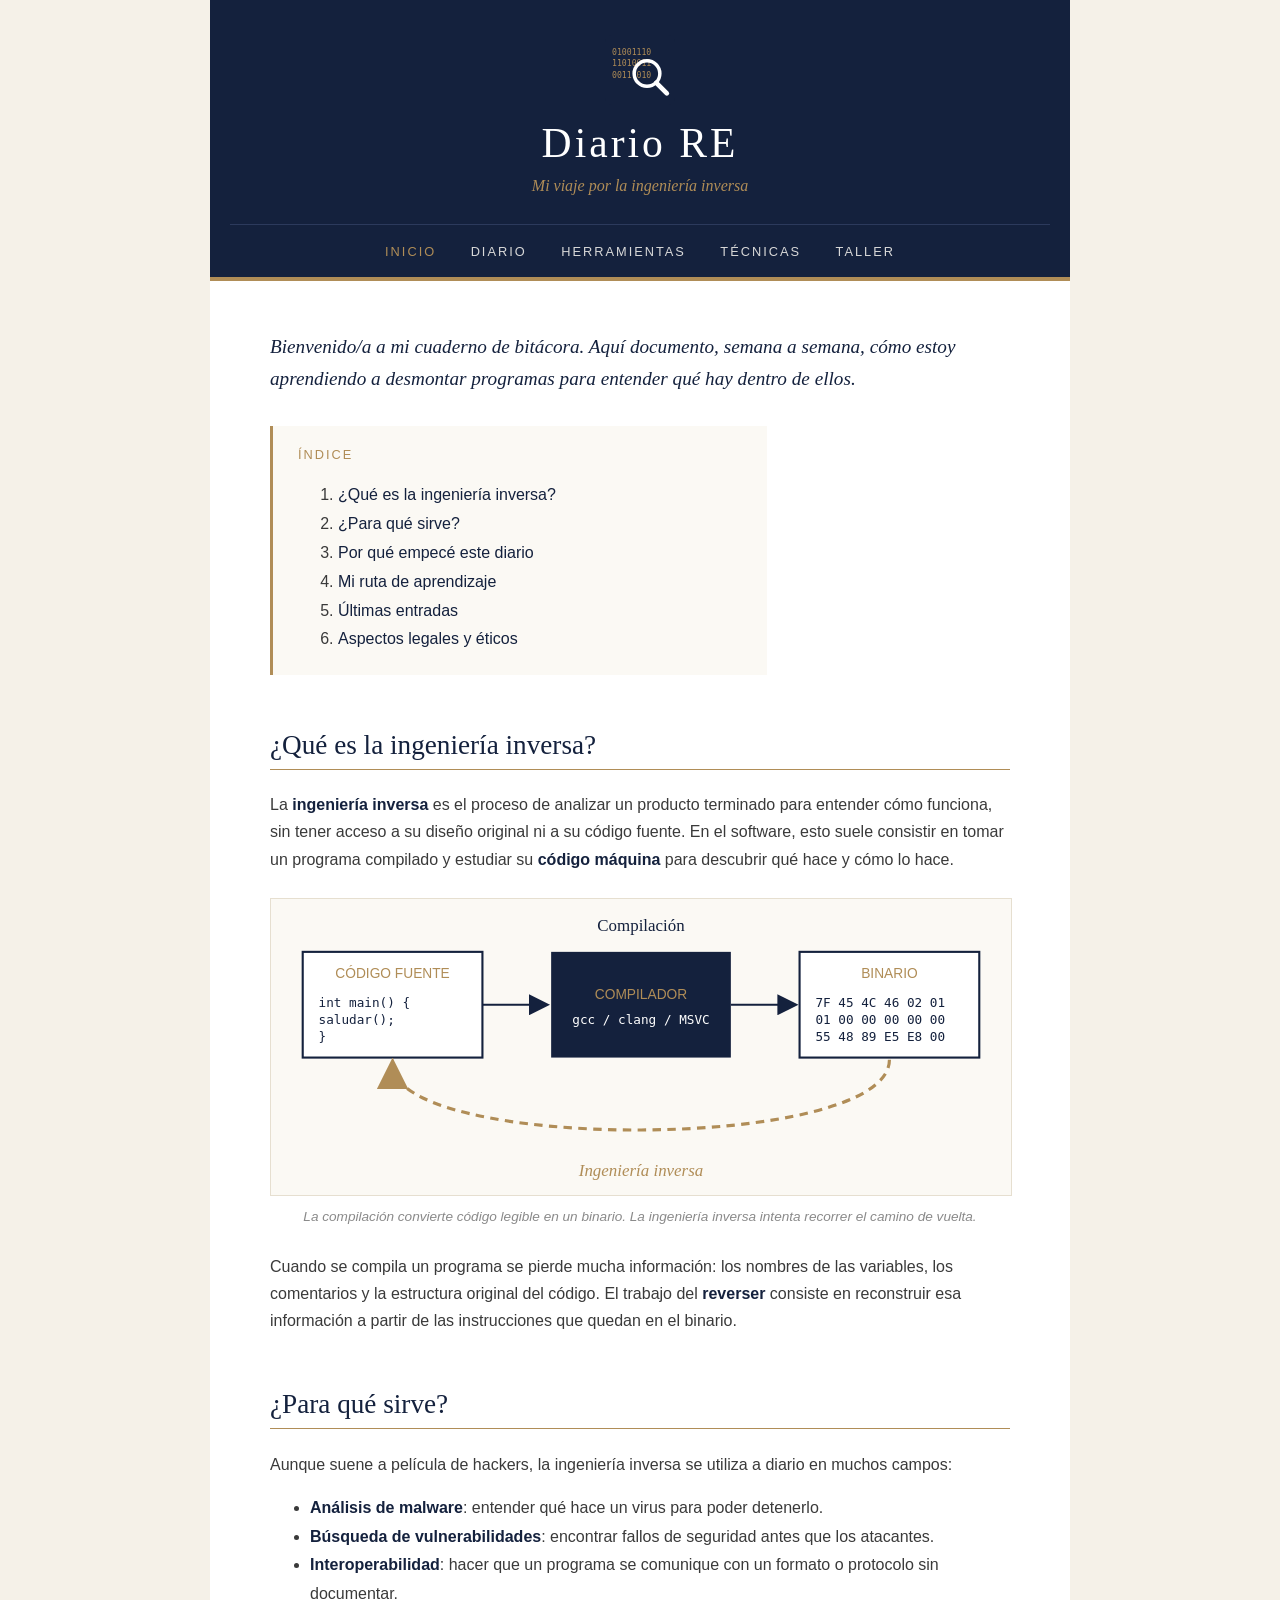
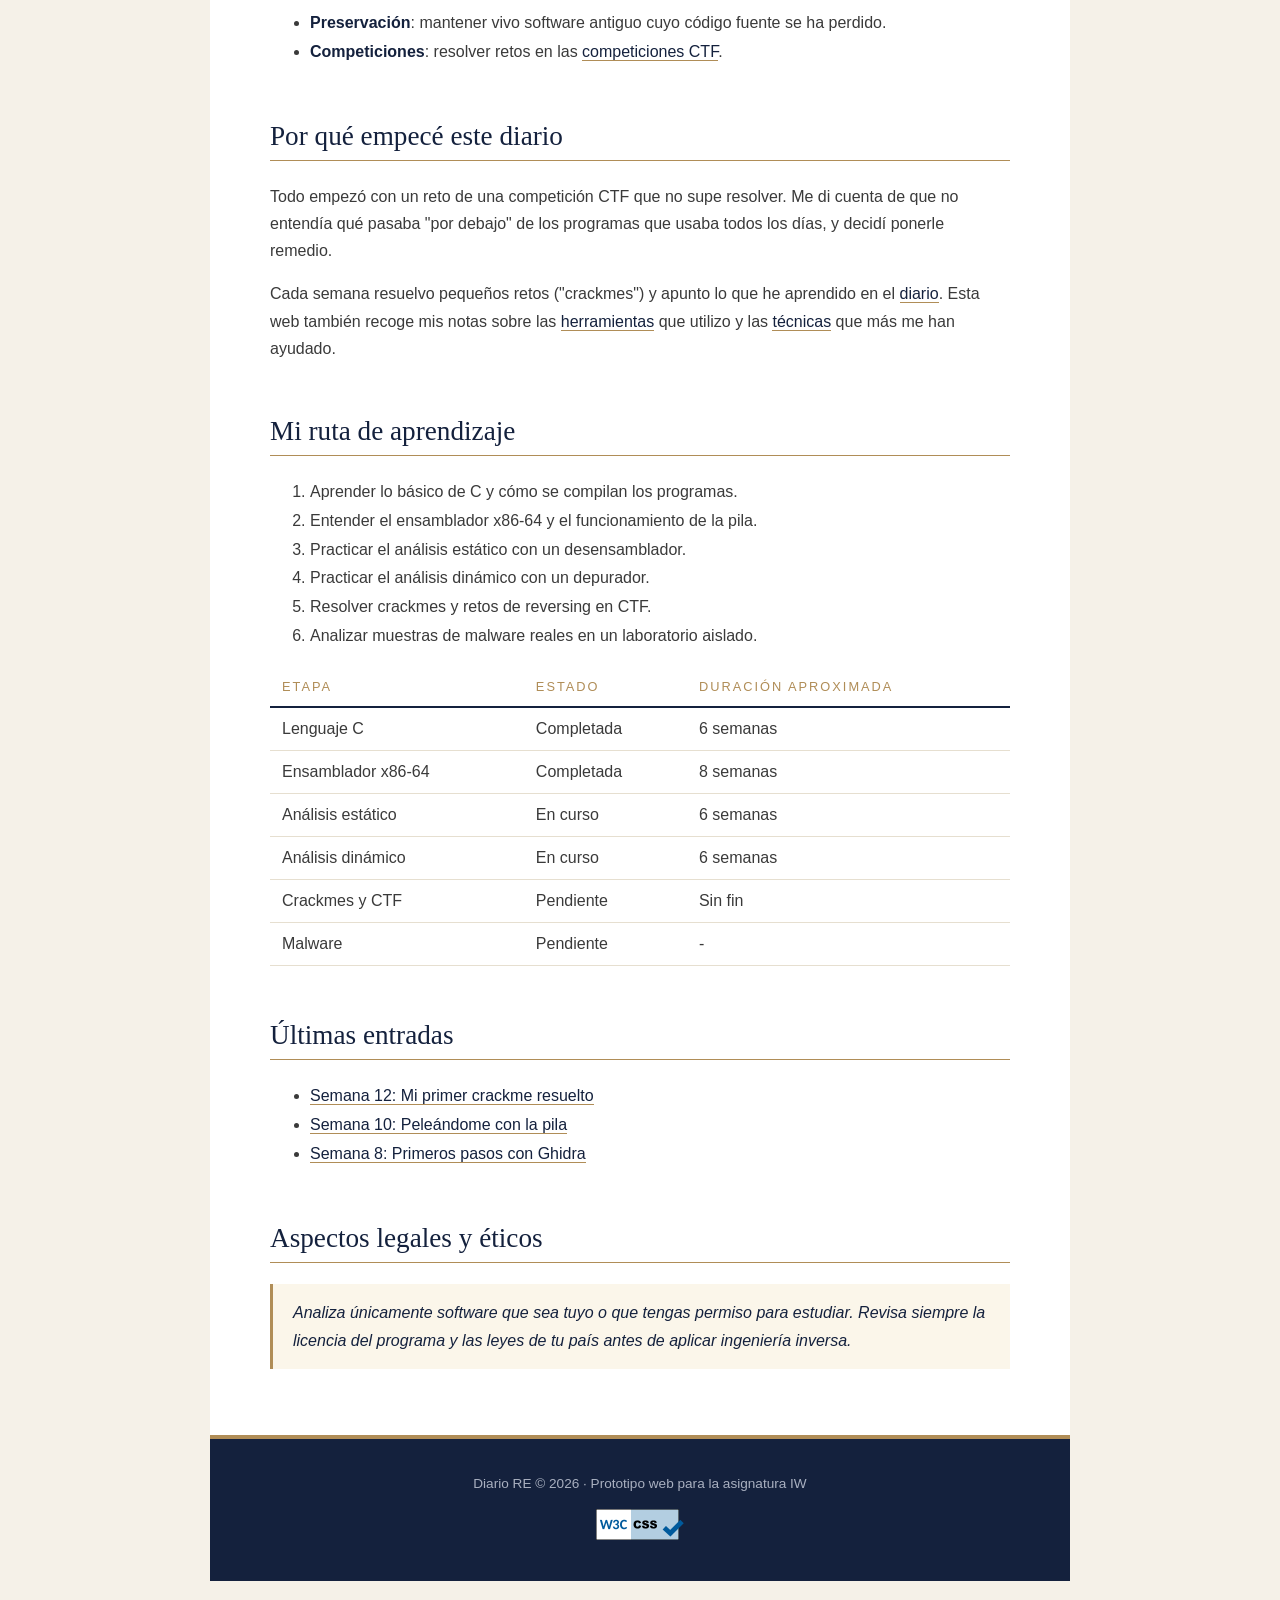
==== index.html @ 7a155326 "Commit inicial" ====
<!DOCTYPE html>
<html lang="es">
    <head>
        <meta charset="utf-8">
        <meta name="viewport" content="width=device-width, initial-scale=1.0">
        <title>Diario RE - Inicio</title>
        <link rel="icon" href="images/logo.svg" type="image/svg+xml">
        <link rel="stylesheet" href="styles.css">
    </head>

    <body>
        <div id="cabecera">
            <img id="logo" src="images/logo.svg" alt="Logo del Diario RE: una lupa sobre código binario">
            <h1>Diario RE</h1>
            <p class="subtitulo">Mi viaje por la ingeniería inversa</p>
            <p id="menu">
                <a href="index.html" class="actual">Inicio</a>
                <a href="diario.html">Diario</a>
                <a href="herramientas.html">Herramientas</a>
                <a href="tecnicas.html">Técnicas</a>
                <a href="contacto.html">Taller</a>
            </p>
        </div>

        <div id="contenido">
            <p class="entradilla">
                Bienvenido/a a mi cuaderno de bitácora. Aquí documento, semana a semana, cómo estoy aprendiendo a
                desmontar programas para entender qué hay dentro de ellos.
            </p>

            <div id="indice">
                <p class="titulo-indice">Índice</p>
                <ol>
                    <li><a href="#que-es">¿Qué es la ingeniería inversa?</a></li>
                    <li><a href="#aplicaciones">¿Para qué sirve?</a></li>
                    <li><a href="#por-que">Por qué empecé este diario</a></li>
                    <li><a href="#ruta">Mi ruta de aprendizaje</a></li>
                    <li><a href="#ultimas">Últimas entradas</a></li>
                    <li><a href="#etica">Aspectos legales y éticos</a></li>
                </ol>
            </div>

            <h2 id="que-es">¿Qué es la ingeniería inversa?</h2>
            <p>
                La <strong>ingeniería inversa</strong> es el proceso de analizar un producto terminado para entender
                cómo funciona, sin tener acceso a su diseño original ni a su código fuente. En el software, esto
                suele consistir en tomar un programa compilado y estudiar su <strong>código máquina</strong> para
                descubrir qué hace y cómo lo hace.
            </p>
            <div class="figura">
                <img src="images/proceso.svg" alt="Diagrama: el código fuente pasa por el compilador y se convierte en un binario; la ingeniería inversa recorre el camino contrario">
                <p class="pie-foto">La compilación convierte código legible en un binario. La ingeniería inversa intenta recorrer el camino de vuelta.</p>
            </div>
            <p>
                Cuando se compila un programa se pierde mucha información: los nombres de las variables, los
                comentarios y la estructura original del código. El trabajo del <strong>reverser</strong> consiste
                en reconstruir esa información a partir de las instrucciones que quedan en el binario.
            </p>

            <h2 id="aplicaciones">¿Para qué sirve?</h2>
            <p>Aunque suene a película de hackers, la ingeniería inversa se utiliza a diario en muchos campos:</p>
            <ul>
                <li><strong>Análisis de malware</strong>: entender qué hace un virus para poder detenerlo.</li>
                <li><strong>Búsqueda de vulnerabilidades</strong>: encontrar fallos de seguridad antes que los atacantes.</li>
                <li><strong>Interoperabilidad</strong>: hacer que un programa se comunique con un formato o protocolo sin documentar.</li>
                <li><strong>Preservación</strong>: mantener vivo software antiguo cuyo código fuente se ha perdido.</li>
                <li><strong>Competiciones</strong>: resolver retos en las <a href="https://es.wikipedia.org/wiki/Capturar_la_bandera">competiciones CTF</a>.</li>
            </ul>

            <h2 id="por-que">Por qué empecé este diario</h2>
            <p>
                Todo empezó con un reto de una competición CTF que no supe resolver. Me di cuenta de que no entendía
                qué pasaba "por debajo" de los programas que usaba todos los días, y decidí ponerle remedio.
            </p>
            <p>
                Cada semana resuelvo pequeños retos ("crackmes") y apunto lo que he aprendido en el
                <a href="diario.html">diario</a>. Esta web también recoge mis notas sobre las
                <a href="herramientas.html">herramientas</a> que utilizo y las <a href="tecnicas.html">técnicas</a>
                que más me han ayudado.
            </p>

            <h2 id="ruta">Mi ruta de aprendizaje</h2>
            <ol>
                <li>Aprender lo básico de C y cómo se compilan los programas.</li>
                <li>Entender el ensamblador x86-64 y el funcionamiento de la pila.</li>
                <li>Practicar el análisis estático con un desensamblador.</li>
                <li>Practicar el análisis dinámico con un depurador.</li>
                <li>Resolver crackmes y retos de reversing en CTF.</li>
                <li>Analizar muestras de malware reales en un laboratorio aislado.</li>
            </ol>
            <table>
                <thead>
                    <tr>
                        <th>Etapa</th><th>Estado</th><th>Duración aproximada</th>
                    </tr>
                </thead>
                <tbody>
                    <tr><td>Lenguaje C</td><td>Completada</td><td>6 semanas</td></tr>
                    <tr><td>Ensamblador x86-64</td><td>Completada</td><td>8 semanas</td></tr>
                    <tr><td>Análisis estático</td><td>En curso</td><td>6 semanas</td></tr>
                    <tr><td>Análisis dinámico</td><td>En curso</td><td>6 semanas</td></tr>
                    <tr><td>Crackmes y CTF</td><td>Pendiente</td><td>Sin fin</td></tr>
                    <tr><td>Malware</td><td>Pendiente</td><td>-</td></tr>
                </tbody>
            </table>

            <h2 id="ultimas">Últimas entradas</h2>
            <ul>
                <li><a href="diario.html#entrada-5">Semana 12: Mi primer crackme resuelto</a></li>
                <li><a href="diario.html#entrada-4">Semana 10: Peleándome con la pila</a></li>
                <li><a href="diario.html#entrada-3">Semana 8: Primeros pasos con Ghidra</a></li>
            </ul>

            <h2 id="etica">Aspectos legales y éticos</h2>
            <p class="nota">
                Analiza únicamente software que sea tuyo o que tengas permiso para estudiar. Revisa siempre la
                licencia del programa y las leyes de tu país antes de aplicar ingeniería inversa.
            </p>
        </div>

        <div id="pie">
            <p>Diario RE &copy; 2026 &middot; Prototipo web para la asignatura IW</p>
            <p>
                <a href="https://jigsaw.w3.org/css-validator/check/referer">
                    <img id="logoW3C" src="images/vcss-blue.png" alt="¡CSS Válido!">
                </a>
            </p>
        </div>
    </body>
</html>
---- styles.css ----
/* ===== Selectores generales ===== */

body {
    background-color: #f5f1e8;
    color: #3a3a3a;
    font-family: Georgia, "Times New Roman", serif;
    width: 860px;
    margin-top: 0;
    margin-left: auto;
    margin-right: auto;
    padding: 0;
}

h1, h2, h3, h4 {
    font-family: Georgia, "Times New Roman", serif;
    font-weight: normal;
    color: #14213d;
}

h1 {
    font-size: 2.6em;
    letter-spacing: 3px;
    margin-top: 10px;
    margin-bottom: 0;
}

h2 {
    font-size: 1.7em;
    border-bottom: 1px solid #b08d57;
    padding-bottom: 8px;
    margin-top: 2em;
    margin-bottom: 0.8em;
}

h3 {
    font-size: 1.25em;
    margin-top: 1.5em;
    margin-bottom: 0.4em;
}

h4 {
    font-size: 1em;
    text-transform: uppercase;
    letter-spacing: 2px;
    color: #b08d57;
    margin-top: 2em;
}

p, li, td, label, legend {
    font-family: "Helvetica Neue", Arial, sans-serif;
}

p {
    line-height: 1.7em;
}

a {
    color: #14213d;
    text-decoration: none;
    border-bottom: 1px solid #b08d57;
}

strong {
    color: #14213d;
}

ul, ol {
    line-height: 1.8em;
}

table {
    border-collapse: collapse;
    width: 100%;
    margin-top: 1em;
}

th {
    font-family: "Helvetica Neue", Arial, sans-serif;
    font-weight: normal;
    text-transform: uppercase;
    letter-spacing: 2px;
    font-size: 0.8em;
    text-align: left;
    color: #b08d57;
    border-bottom: 2px solid #14213d;
    padding: 12px;
}

td {
    border-bottom: 1px solid #e6dfd0;
    padding: 12px;
}

form {
    margin-top: 1.5em;
}

fieldset {
    border: 1px solid #e6dfd0;
    background-color: #fbf9f4;
    margin-bottom: 20px;
    padding: 20px 25px;
}

legend {
    color: #b08d57;
    text-transform: uppercase;
    letter-spacing: 2px;
    font-size: 0.85em;
    padding: 0 8px;
}

input, select, textarea {
    font-family: "Helvetica Neue", Arial, sans-serif;
    font-size: 0.95em;
    color: #3a3a3a;
    background-color: white;
    border: 1px solid #cfc6b3;
    padding: 7px;
}

/* ===== Identificadores (estructura común) ===== */

#cabecera {
    background-color: #14213d;
    text-align: center;
    padding: 35px 20px 0 20px;
    border-bottom: 4px solid #b08d57;
}

#cabecera h1 {
    color: white;
}

#logo {
    width: 70px;
    height: 70px;
}

#menu {
    border-top: 1px solid #2c3a5c;
    margin-top: 25px;
    margin-bottom: 0;
    padding: 12px 0;
}

#menu a {
    color: #d8d8d8;
    border-bottom: 0;
    text-transform: uppercase;
    letter-spacing: 2px;
    font-size: 0.8em;
    padding: 5px 15px;
}

#contenido {
    background-color: white;
    padding: 30px 60px 50px 60px;
}

#indice {
    background-color: #fbf9f4;
    border-left: 3px solid #b08d57;
    padding: 5px 25px;
    width: 60%;
}

#indice a {
    border-bottom: 0;
}

#pie {
    background-color: #14213d;
    color: #a9b0c0;
    text-align: center;
    font-size: 0.85em;
    padding: 20px;
    border-top: 4px solid #b08d57;
    margin-bottom: 30px;
}

#pie a {
    border-bottom: 0;
}

#logoW3C {
    border: 0;
    width: 88px;
    height: 31px;
}

#id-condiciones {
    margin-left: 0;
}

/* ===== Clases ===== */

.subtitulo {
    color: #b08d57;
    font-style: italic;
    font-family: Georgia, "Times New Roman", serif;
    margin-top: 5px;
}

#menu .actual {
    color: #b08d57;
}

.titulo-indice {
    text-transform: uppercase;
    letter-spacing: 2px;
    font-size: 0.8em;
    color: #b08d57;
}

.nota {
    background-color: #fbf6ea;
    border-left: 3px solid #b08d57;
    padding: 15px 20px;
    font-style: italic;
    color: #14213d;
}

.entradilla {
    font-family: Georgia, "Times New Roman", serif;
    font-size: 1.2em;
    font-style: italic;
    color: #14213d;
    margin-bottom: 30px;
}

.figura {
    text-align: center;
    margin-top: 25px;
    margin-bottom: 25px;
}

.figura img {
    width: 100%;
    height: auto;
    border: 1px solid #e6dfd0;
}

.pie-foto {
    font-size: 0.85em;
    font-style: italic;
    color: #8a8a8a;
    margin-top: 5px;
}

.entrada {
    border-bottom: 1px solid #e6dfd0;
    padding-bottom: 20px;
}

.fecha {
    font-size: 0.8em;
    text-transform: uppercase;
    letter-spacing: 1px;
    color: #b08d57;
    margin-top: 0;
}

.boton {
    background-color: #14213d;
    color: white;
    border: 0;
    letter-spacing: 3px;
    padding: 12px 35px;
}
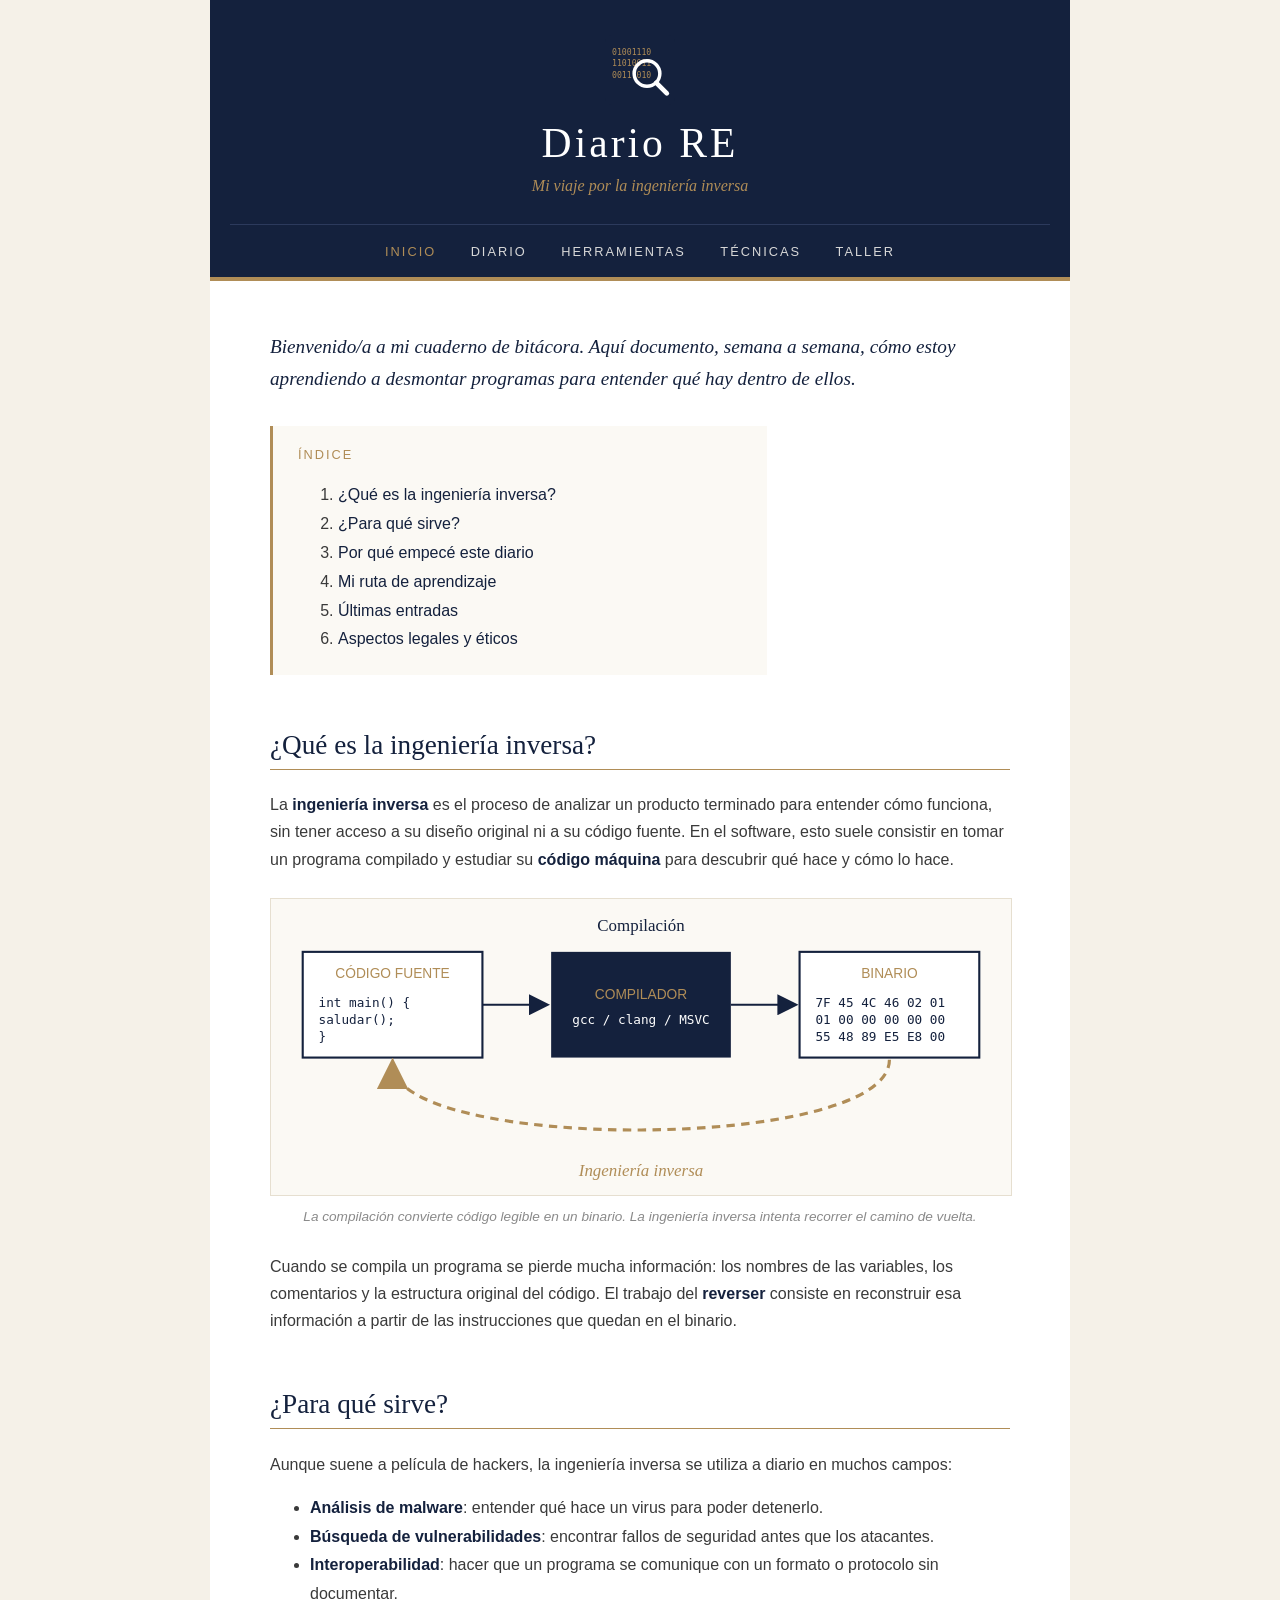
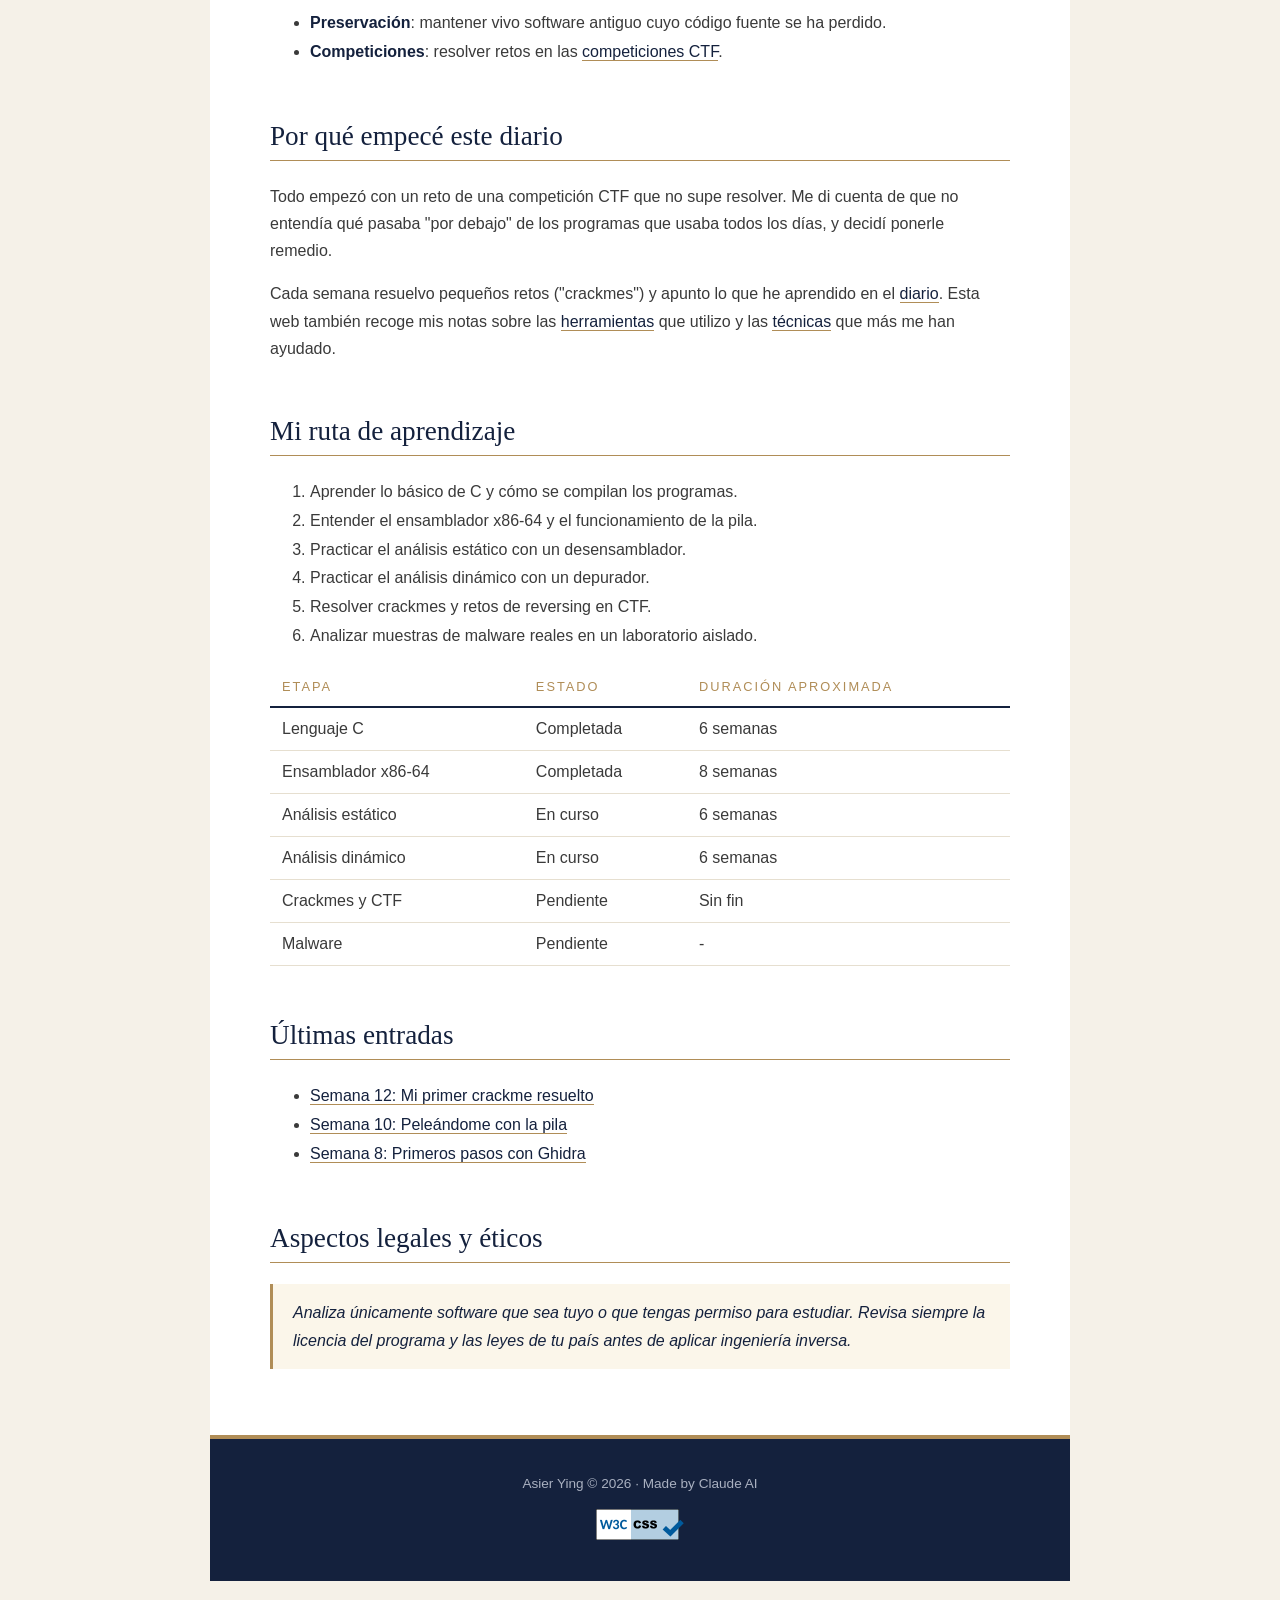
==== commit eec0a6f3: "Modified footnote, creation process more transparent" ====
--- a/index.html
+++ b/index.html
@@ -119,7 +119,7 @@
         </div>
 
         <div id="pie">
-            <p>Diario RE &copy; 2026 &middot; Prototipo web para la asignatura IW</p>
+            <p>Asier Ying &copy; 2026 &middot; Made by Claude AI</p>
             <p>
                 <a href="https://jigsaw.w3.org/css-validator/check/referer">
                     <img id="logoW3C" src="images/vcss-blue.png" alt="¡CSS Válido!">
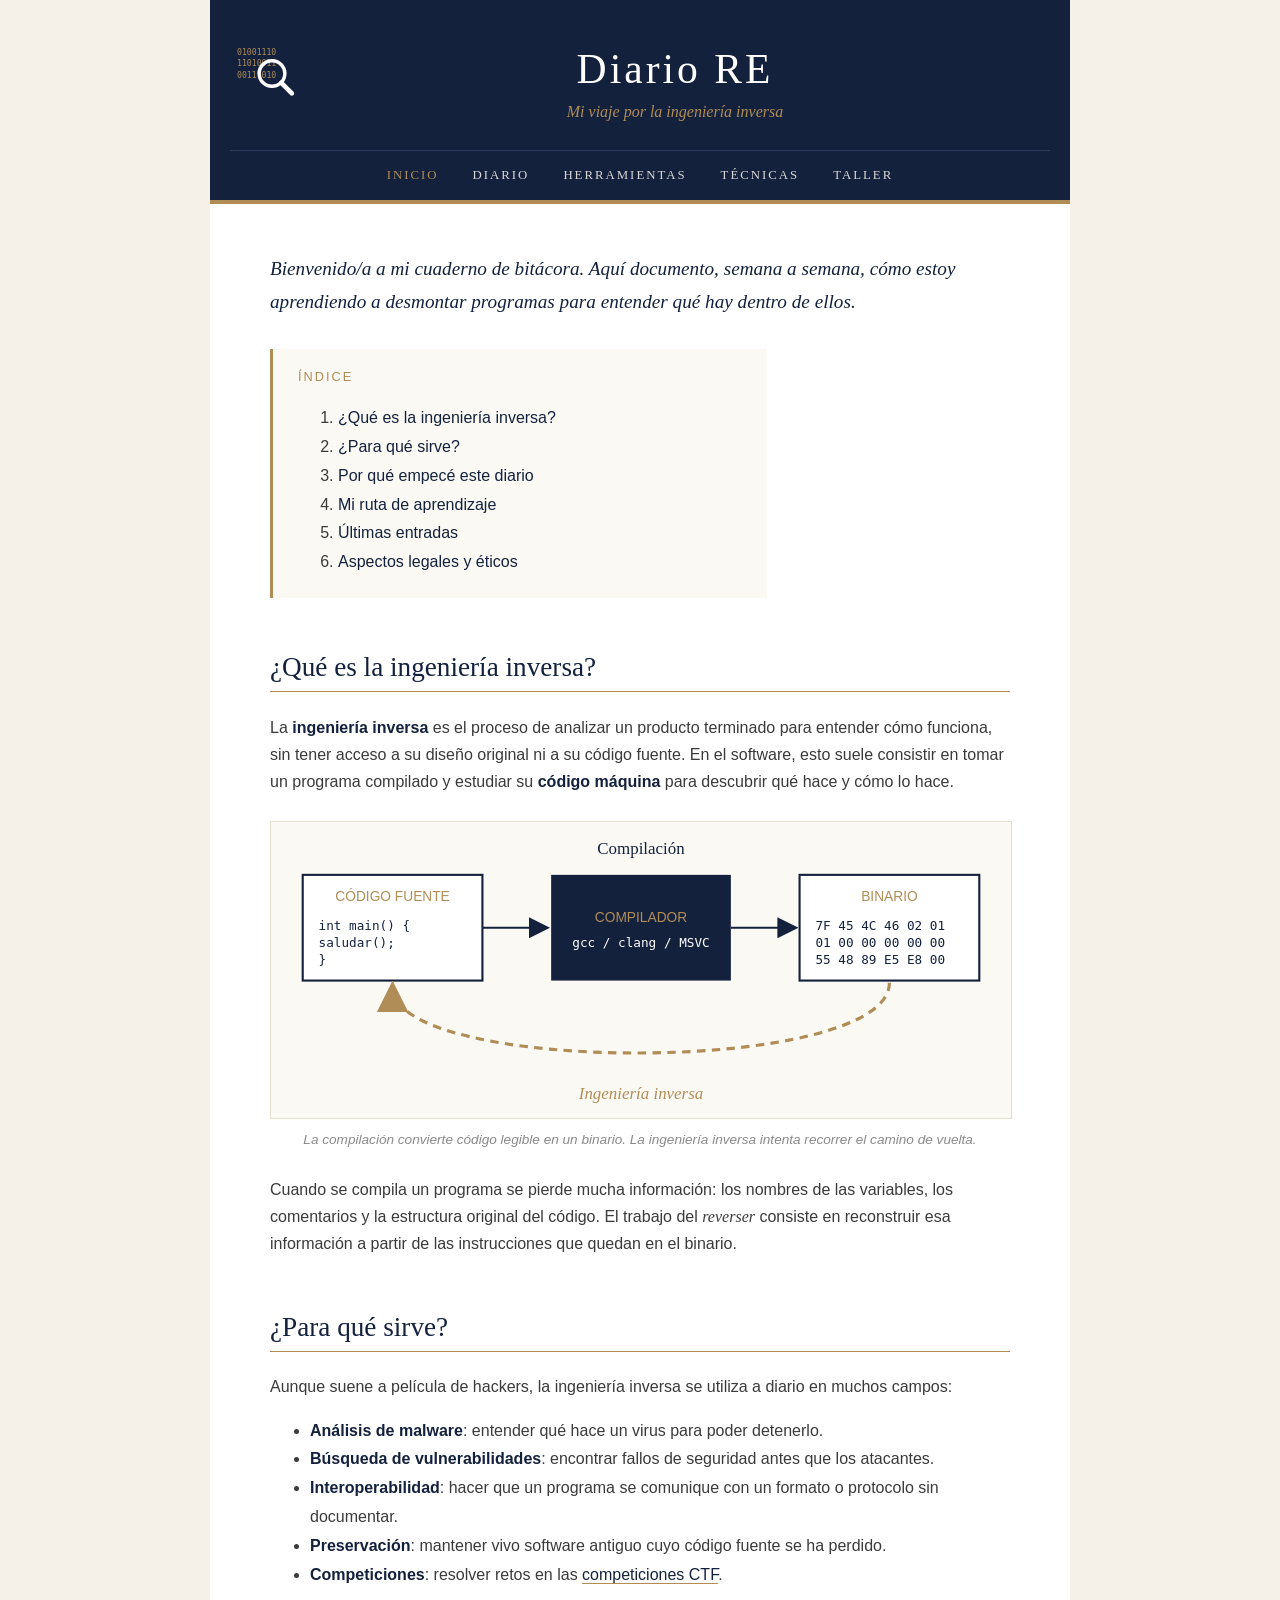
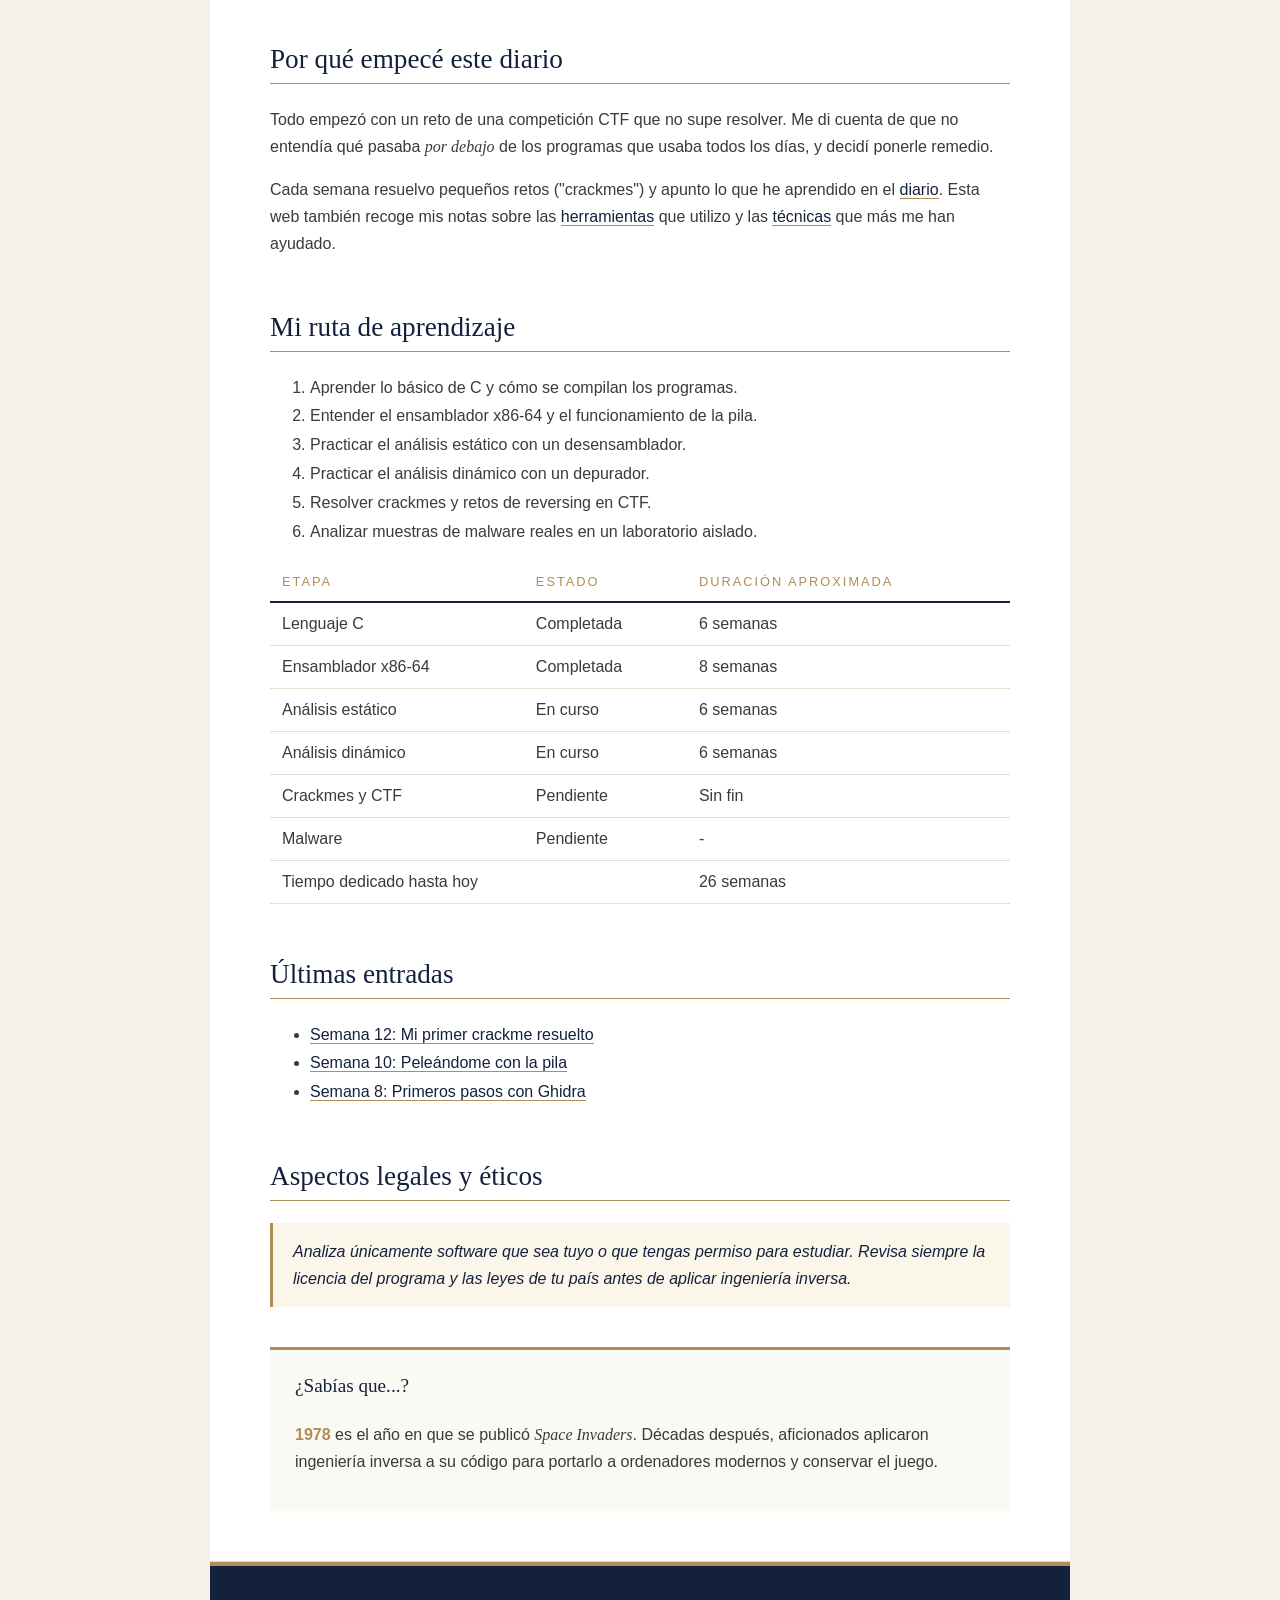
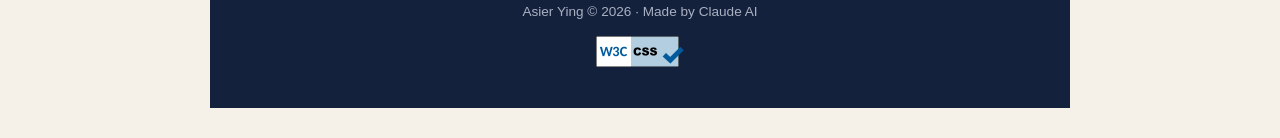
==== commit 21c9a2f2: "Revamp" ====
--- a/index.html
+++ b/index.html
@@ -1,130 +1,167 @@
-<!DOCTYPE html>
-<html lang="es">
-    <head>
-        <meta charset="utf-8">
-        <meta name="viewport" content="width=device-width, initial-scale=1.0">
-        <title>Diario RE - Inicio</title>
-        <link rel="icon" href="images/logo.svg" type="image/svg+xml">
-        <link rel="stylesheet" href="styles.css">
-    </head>
-
-    <body>
-        <div id="cabecera">
-            <img id="logo" src="images/logo.svg" alt="Logo del Diario RE: una lupa sobre código binario">
-            <h1>Diario RE</h1>
-            <p class="subtitulo">Mi viaje por la ingeniería inversa</p>
-            <p id="menu">
-                <a href="index.html" class="actual">Inicio</a>
-                <a href="diario.html">Diario</a>
-                <a href="herramientas.html">Herramientas</a>
-                <a href="tecnicas.html">Técnicas</a>
-                <a href="contacto.html">Taller</a>
-            </p>
-        </div>
-
-        <div id="contenido">
-            <p class="entradilla">
-                Bienvenido/a a mi cuaderno de bitácora. Aquí documento, semana a semana, cómo estoy aprendiendo a
-                desmontar programas para entender qué hay dentro de ellos.
-            </p>
-
-            <div id="indice">
-                <p class="titulo-indice">Índice</p>
-                <ol>
-                    <li><a href="#que-es">¿Qué es la ingeniería inversa?</a></li>
-                    <li><a href="#aplicaciones">¿Para qué sirve?</a></li>
-                    <li><a href="#por-que">Por qué empecé este diario</a></li>
-                    <li><a href="#ruta">Mi ruta de aprendizaje</a></li>
-                    <li><a href="#ultimas">Últimas entradas</a></li>
-                    <li><a href="#etica">Aspectos legales y éticos</a></li>
-                </ol>
-            </div>
-
-            <h2 id="que-es">¿Qué es la ingeniería inversa?</h2>
-            <p>
-                La <strong>ingeniería inversa</strong> es el proceso de analizar un producto terminado para entender
-                cómo funciona, sin tener acceso a su diseño original ni a su código fuente. En el software, esto
-                suele consistir en tomar un programa compilado y estudiar su <strong>código máquina</strong> para
-                descubrir qué hace y cómo lo hace.
-            </p>
-            <div class="figura">
-                <img src="images/proceso.svg" alt="Diagrama: el código fuente pasa por el compilador y se convierte en un binario; la ingeniería inversa recorre el camino contrario">
-                <p class="pie-foto">La compilación convierte código legible en un binario. La ingeniería inversa intenta recorrer el camino de vuelta.</p>
-            </div>
-            <p>
-                Cuando se compila un programa se pierde mucha información: los nombres de las variables, los
-                comentarios y la estructura original del código. El trabajo del <strong>reverser</strong> consiste
-                en reconstruir esa información a partir de las instrucciones que quedan en el binario.
-            </p>
-
-            <h2 id="aplicaciones">¿Para qué sirve?</h2>
-            <p>Aunque suene a película de hackers, la ingeniería inversa se utiliza a diario en muchos campos:</p>
-            <ul>
-                <li><strong>Análisis de malware</strong>: entender qué hace un virus para poder detenerlo.</li>
-                <li><strong>Búsqueda de vulnerabilidades</strong>: encontrar fallos de seguridad antes que los atacantes.</li>
-                <li><strong>Interoperabilidad</strong>: hacer que un programa se comunique con un formato o protocolo sin documentar.</li>
-                <li><strong>Preservación</strong>: mantener vivo software antiguo cuyo código fuente se ha perdido.</li>
-                <li><strong>Competiciones</strong>: resolver retos en las <a href="https://es.wikipedia.org/wiki/Capturar_la_bandera">competiciones CTF</a>.</li>
-            </ul>
-
-            <h2 id="por-que">Por qué empecé este diario</h2>
-            <p>
-                Todo empezó con un reto de una competición CTF que no supe resolver. Me di cuenta de que no entendía
-                qué pasaba "por debajo" de los programas que usaba todos los días, y decidí ponerle remedio.
-            </p>
-            <p>
-                Cada semana resuelvo pequeños retos ("crackmes") y apunto lo que he aprendido en el
-                <a href="diario.html">diario</a>. Esta web también recoge mis notas sobre las
-                <a href="herramientas.html">herramientas</a> que utilizo y las <a href="tecnicas.html">técnicas</a>
-                que más me han ayudado.
-            </p>
-
-            <h2 id="ruta">Mi ruta de aprendizaje</h2>
-            <ol>
-                <li>Aprender lo básico de C y cómo se compilan los programas.</li>
-                <li>Entender el ensamblador x86-64 y el funcionamiento de la pila.</li>
-                <li>Practicar el análisis estático con un desensamblador.</li>
-                <li>Practicar el análisis dinámico con un depurador.</li>
-                <li>Resolver crackmes y retos de reversing en CTF.</li>
-                <li>Analizar muestras de malware reales en un laboratorio aislado.</li>
-            </ol>
-            <table>
-                <thead>
-                    <tr>
-                        <th>Etapa</th><th>Estado</th><th>Duración aproximada</th>
-                    </tr>
-                </thead>
-                <tbody>
-                    <tr><td>Lenguaje C</td><td>Completada</td><td>6 semanas</td></tr>
-                    <tr><td>Ensamblador x86-64</td><td>Completada</td><td>8 semanas</td></tr>
-                    <tr><td>Análisis estático</td><td>En curso</td><td>6 semanas</td></tr>
-                    <tr><td>Análisis dinámico</td><td>En curso</td><td>6 semanas</td></tr>
-                    <tr><td>Crackmes y CTF</td><td>Pendiente</td><td>Sin fin</td></tr>
-                    <tr><td>Malware</td><td>Pendiente</td><td>-</td></tr>
-                </tbody>
-            </table>
-
-            <h2 id="ultimas">Últimas entradas</h2>
-            <ul>
-                <li><a href="diario.html#entrada-5">Semana 12: Mi primer crackme resuelto</a></li>
-                <li><a href="diario.html#entrada-4">Semana 10: Peleándome con la pila</a></li>
-                <li><a href="diario.html#entrada-3">Semana 8: Primeros pasos con Ghidra</a></li>
-            </ul>
-
-            <h2 id="etica">Aspectos legales y éticos</h2>
-            <p class="nota">
-                Analiza únicamente software que sea tuyo o que tengas permiso para estudiar. Revisa siempre la
-                licencia del programa y las leyes de tu país antes de aplicar ingeniería inversa.
-            </p>
-        </div>
-
-        <div id="pie">
-            <p>Asier Ying &copy; 2026 &middot; Made by Claude AI</p>
-            <p>
-                <a href="https://jigsaw.w3.org/css-validator/check/referer">
-                    <img id="logoW3C" src="images/vcss-blue.png" alt="¡CSS Válido!">
-                </a>
-            </p>
-        </div>
-    </body>
-</html>
+<!DOCTYPE html>
+<html lang="es">
+    <head>
+        <meta charset="utf-8">
+        <meta name="viewport" content="width=device-width, initial-scale=1.0">
+        <meta name="description" content="Diario de aprendizaje sobre ingeniería inversa: herramientas, técnicas y retos resueltos.">
+        <title>Diario RE - Inicio</title>
+        <link rel="icon" href="images/logo.svg" type="image/svg+xml">
+        <link rel="stylesheet" href="styles.css">
+    </head>
+
+    <body>
+        <!-- Cabecera común a todas las páginas -->
+        <header id="cabecera">
+            <img id="logo" src="images/logo.svg" width="70" height="70" alt="Logo del Diario RE: una lupa sobre código binario">
+            <h1>Diario RE</h1>
+            <p class="subtitulo">Mi viaje por la <em>ingeniería inversa</em></p>
+            <nav id="menu">
+                <a href="index.html" class="actual">Inicio</a>
+                <a href="diario.html">Diario</a>
+                <a href="herramientas.html">Herramientas</a>
+                <a href="tecnicas.html">Técnicas</a>
+                <a href="contacto.html">Taller</a>
+            </nav>
+        </header>
+
+        <main id="contenido">
+            <p class="entradilla">
+                Bienvenido/a a mi cuaderno de bitácora. Aquí documento, semana a semana, cómo estoy aprendiendo a
+                desmontar programas para entender qué hay dentro de ellos.
+            </p>
+
+            <!-- Índice interno de las secciones de esta página -->
+            <nav id="indice">
+                <p class="titulo-indice">Índice</p>
+                <ol>
+                    <li><a href="#que-es">¿Qué es la ingeniería inversa?</a></li>
+                    <li><a href="#aplicaciones">¿Para qué sirve?</a></li>
+                    <li><a href="#por-que">Por qué empecé este diario</a></li>
+                    <li><a href="#ruta">Mi ruta de aprendizaje</a></li>
+                    <li><a href="#ultimas">Últimas entradas</a></li>
+                    <li><a href="#etica">Aspectos legales y éticos</a></li>
+                </ol>
+            </nav>
+
+            <section id="que-es">
+                <h2>¿Qué es la ingeniería inversa?</h2>
+                <p>
+                    La <strong>ingeniería inversa</strong> es el proceso de analizar un producto terminado para
+                    entender cómo funciona, sin tener acceso a su diseño original ni a su código fuente. En el
+                    software, esto suele consistir en tomar un programa compilado y estudiar su
+                    <strong>código máquina</strong> para descubrir qué hace y cómo lo hace.
+                </p>
+                <div class="figura">
+                    <img src="images/proceso.svg" width="700" height="280" alt="Diagrama: el código fuente pasa por el compilador y se convierte en un binario; la ingeniería inversa recorre el camino contrario">
+                    <p class="pie-foto">La compilación convierte código legible en un binario. La ingeniería inversa intenta recorrer el camino de vuelta.</p>
+                </div>
+                <p>
+                    Cuando se compila un programa se pierde mucha información: los nombres de las variables, los
+                    comentarios y la estructura original del código. El trabajo del <em>reverser</em> consiste
+                    en reconstruir esa información a partir de las instrucciones que quedan en el binario.
+                </p>
+            </section>
+
+            <section id="aplicaciones">
+                <h2>¿Para qué sirve?</h2>
+                <p>Aunque suene a película de hackers, la ingeniería inversa se utiliza a diario en muchos campos:</p>
+                <ul>
+                    <li><strong>Análisis de malware</strong>: entender qué hace un virus para poder detenerlo.</li>
+                    <li><strong>Búsqueda de vulnerabilidades</strong>: encontrar fallos de seguridad antes que los atacantes.</li>
+                    <li><strong>Interoperabilidad</strong>: hacer que un programa se comunique con un formato o protocolo sin documentar.</li>
+                    <li><strong>Preservación</strong>: mantener vivo software antiguo cuyo código fuente se ha perdido.</li>
+                    <li><strong>Competiciones</strong>: resolver retos en las <a href="https://es.wikipedia.org/wiki/Capturar_la_bandera" target="_blank">competiciones CTF</a>.</li>
+                </ul>
+            </section>
+
+            <section id="por-que">
+                <h2>Por qué empecé este diario</h2>
+                <p>
+                    Todo empezó con un reto de una competición CTF que no supe resolver. Me di cuenta de que no
+                    entendía qué pasaba <em>por debajo</em> de los programas que usaba todos los días, y decidí
+                    ponerle remedio.
+                </p>
+                <p>
+                    Cada semana resuelvo pequeños retos ("crackmes") y apunto lo que he aprendido en el
+                    <a href="diario.html">diario</a>. Esta web también recoge mis notas sobre las
+                    <a href="herramientas.html">herramientas</a> que utilizo y las
+                    <a href="tecnicas.html">técnicas</a> que más me han ayudado.
+                </p>
+            </section>
+
+            <section id="ruta">
+                <h2>Mi ruta de aprendizaje</h2>
+                <ol>
+                    <li>Aprender lo básico de C y cómo se compilan los programas.</li>
+                    <li>Entender el ensamblador x86-64 y el funcionamiento de la pila.</li>
+                    <li>Practicar el análisis estático con un desensamblador.</li>
+                    <li>Practicar el análisis dinámico con un depurador.</li>
+                    <li>Resolver crackmes y retos de reversing en CTF.</li>
+                    <li>Analizar muestras de malware reales en un laboratorio aislado.</li>
+                </ol>
+                <!-- La tabla resume el estado de cada etapa: el pie suma las semanas -->
+                <table>
+                    <thead>
+                        <tr>
+                            <th>Etapa</th><th>Estado</th><th>Duración aproximada</th>
+                        </tr>
+                    </thead>
+                    <tbody>
+                        <tr><td>Lenguaje C</td><td>Completada</td><td>6 semanas</td></tr>
+                        <tr><td>Ensamblador x86-64</td><td>Completada</td><td>8 semanas</td></tr>
+                        <tr><td>Análisis estático</td><td>En curso</td><td>6 semanas</td></tr>
+                        <tr><td>Análisis dinámico</td><td>En curso</td><td>6 semanas</td></tr>
+                        <tr><td>Crackmes y CTF</td><td>Pendiente</td><td>Sin fin</td></tr>
+                        <tr><td>Malware</td><td>Pendiente</td><td>-</td></tr>
+                    </tbody>
+                    <tfoot>
+                        <tr>
+                            <td colspan="2">Tiempo dedicado hasta hoy</td><td>26 semanas</td>
+                        </tr>
+                    </tfoot>
+                </table>
+            </section>
+
+            <section id="ultimas">
+                <h2>Últimas entradas</h2>
+                <ul>
+                    <li><a href="diario.html#entrada-5">Semana 12: Mi primer crackme resuelto</a></li>
+                    <li><a href="diario.html#entrada-4">Semana 10: Peleándome con la pila</a></li>
+                    <li><a href="diario.html#entrada-3">Semana 8: Primeros pasos con Ghidra</a></li>
+                </ul>
+            </section>
+
+            <section id="etica">
+                <h2>Aspectos legales y éticos</h2>
+                <p class="nota">
+                    Analiza únicamente software que sea tuyo o que tengas permiso para estudiar. Revisa siempre la
+                    licencia del programa y las leyes de tu país antes de aplicar ingeniería inversa.
+                </p>
+            </section>
+
+            <aside class="extra">
+                <h2>¿Sabías que...?</h2>
+                <p>
+                    <span class="dato">1978</span> es el año en que se publicó <em>Space Invaders</em>. Décadas
+                    después, aficionados aplicaron ingeniería inversa a su código para portarlo a ordenadores
+                    modernos y conservar el juego.
+                </p>
+            </aside>
+
+            <!-- Enlace que solo se muestra en pantallas pequeñas (display: none en escritorio) -->
+            <p class="solo-movil"><a href="#cabecera">&uarr; Volver al menú</a></p>
+        </main>
+
+        <hr>
+
+        <!-- Pie común a todas las páginas -->
+        <footer id="pie">
+            <p>Asier Ying &copy; 2026 &middot; Made by Claude AI</p>
+            <p>
+                <a href="https://jigsaw.w3.org/css-validator/check/referer">
+                    <img id="logoW3C" src="images/vcss-blue.png" width="88" height="31" alt="¡CSS Válido!">
+                </a>
+            </p>
+        </footer>
+    </body>
+</html>
--- a/styles.css
+++ b/styles.css
@@ -11,7 +11,7 @@
     padding: 0;
 }
 
-h1, h2, h3, h4 {
+h1, h2, h3, h4, h5, h6 {
     font-family: Georgia, "Times New Roman", serif;
     font-weight: normal;
     color: #14213d;
@@ -46,8 +46,35 @@
     margin-top: 2em;
 }
 
-p, li, td, label, legend {
+h5 {
+    font-size: 1.05em;
+    font-style: italic;
+    margin-top: 1.8em;
+    margin-bottom: 0.3em;
+}
+
+h6 {
+    font-size: 0.8em;
+    text-transform: uppercase;
+    letter-spacing: 2px;
+    color: #8a8a8a;
+    margin-top: 1.8em;
+    margin-bottom: 0.3em;
+}
+
+p, li, td, label, legend, span {
     font-family: "Helvetica Neue", Arial, sans-serif;
+}
+
+em {
+    font-family: Georgia, "Times New Roman", serif;
+    font-style: italic;
+}
+
+hr {
+    border: 0;
+    border-top: 1px solid #e0d8c6;
+    margin: 0;
 }
 
 p {
@@ -58,6 +85,21 @@
     color: #14213d;
     text-decoration: none;
     border-bottom: 1px solid #b08d57;
+}
+
+/* Pseudoclases: estado del enlace al pasar el ratón y al visitarlo */
+a:hover {
+    color: #b08d57;
+}
+
+a:visited {
+    color: #4a3b66;
+}
+
+/* Imágenes adaptables: nunca más anchas que su contenedor */
+img {
+    max-width: 100%;
+    height: auto;
 }
 
 strong {
@@ -119,6 +161,24 @@
     padding: 7px;
 }
 
+/* Pseudoclases de formulario */
+input:required {
+    border-left: 3px solid #b08d57;
+}
+
+input:disabled {
+    background-color: #f0ece2;
+    color: #8a8a8a;
+}
+
+input[type="checkbox"]:checked {
+    box-shadow: 0 0 0 3px #b08d57;
+}
+
+input:focus, textarea:focus, select:focus {
+    border-color: #14213d;
+}
+
 /* ===== Identificadores (estructura común) ===== */
 
 #cabecera {
@@ -132,9 +192,11 @@
     color: white;
 }
 
+/* El logo flota a la izquierda y el menú limpia el flotado con clear */
 #logo {
     width: 70px;
     height: 70px;
+    float: left;
 }
 
 #menu {
@@ -142,6 +204,7 @@
     margin-top: 25px;
     margin-bottom: 0;
     padding: 12px 0;
+    clear: both;
 }
 
 #menu a {
@@ -151,6 +214,11 @@
     letter-spacing: 2px;
     font-size: 0.8em;
     padding: 5px 15px;
+    display: inline-block;
+}
+
+#menu a:hover {
+    color: white;
 }
 
 #contenido {
@@ -177,6 +245,7 @@
     padding: 20px;
     border-top: 4px solid #b08d57;
     margin-bottom: 30px;
+    clear: both;
 }
 
 #pie a {
@@ -251,6 +320,32 @@
 .entrada {
     border-bottom: 1px solid #e6dfd0;
     padding-bottom: 20px;
+}
+
+.extra {
+    background-color: #fbf9f4;
+    border-top: 3px solid #b08d57;
+    margin-top: 40px;
+    padding: 5px 25px 20px 25px;
+}
+
+.extra h2 {
+    font-size: 1.2em;
+    border-bottom: 0;
+    margin-top: 1em;
+    margin-bottom: 0.3em;
+}
+
+.etiqueta {
+    background-color: #f0ece2;
+    color: #14213d;
+    letter-spacing: 1px;
+    padding: 3px 8px;
+}
+
+.dato {
+    font-weight: 700;
+    color: #b08d57;
 }
 
 .fecha {
@@ -267,4 +362,75 @@
     border: 0;
     letter-spacing: 3px;
     padding: 12px 35px;
-}
+    display: inline-block;
+}
+
+.boton:hover {
+    background-color: #b08d57;
+}
+
+.etiqueta {
+    display: inline-block;
+}
+
+/* Este enlace está oculto en escritorio y aparece en pantallas pequeñas */
+.solo-movil {
+    display: none;
+    text-align: center;
+    margin-top: 30px;
+}
+
+/* ===== Media queries (diseño adaptable) ===== */
+
+/* Tablet: la página deja de tener un ancho fijo */
+@media only screen and (max-width: 900px) {
+    body {
+        width: auto;
+    }
+
+    #contenido {
+        padding: 20px 30px 40px 30px;
+    }
+
+    #indice, .extra {
+        width: auto;
+    }
+}
+
+/* Móvil: una sola columna, sin flotados y con tipografía más pequeña */
+@media only screen and (max-width: 600px) {
+    h1 {
+        font-size: 1.9em;
+        letter-spacing: 2px;
+    }
+
+    h2 {
+        font-size: 1.4em;
+    }
+
+    #cabecera {
+        padding: 20px 10px 0 10px;
+    }
+
+    #logo {
+        float: none;
+    }
+
+    #menu a {
+        display: block;
+        padding: 8px 0;
+    }
+
+    #contenido {
+        padding: 15px 20px 30px 20px;
+    }
+
+    table, th, td {
+        font-size: 0.85em;
+        padding: 6px;
+    }
+
+    .solo-movil {
+        display: block;
+    }
+}
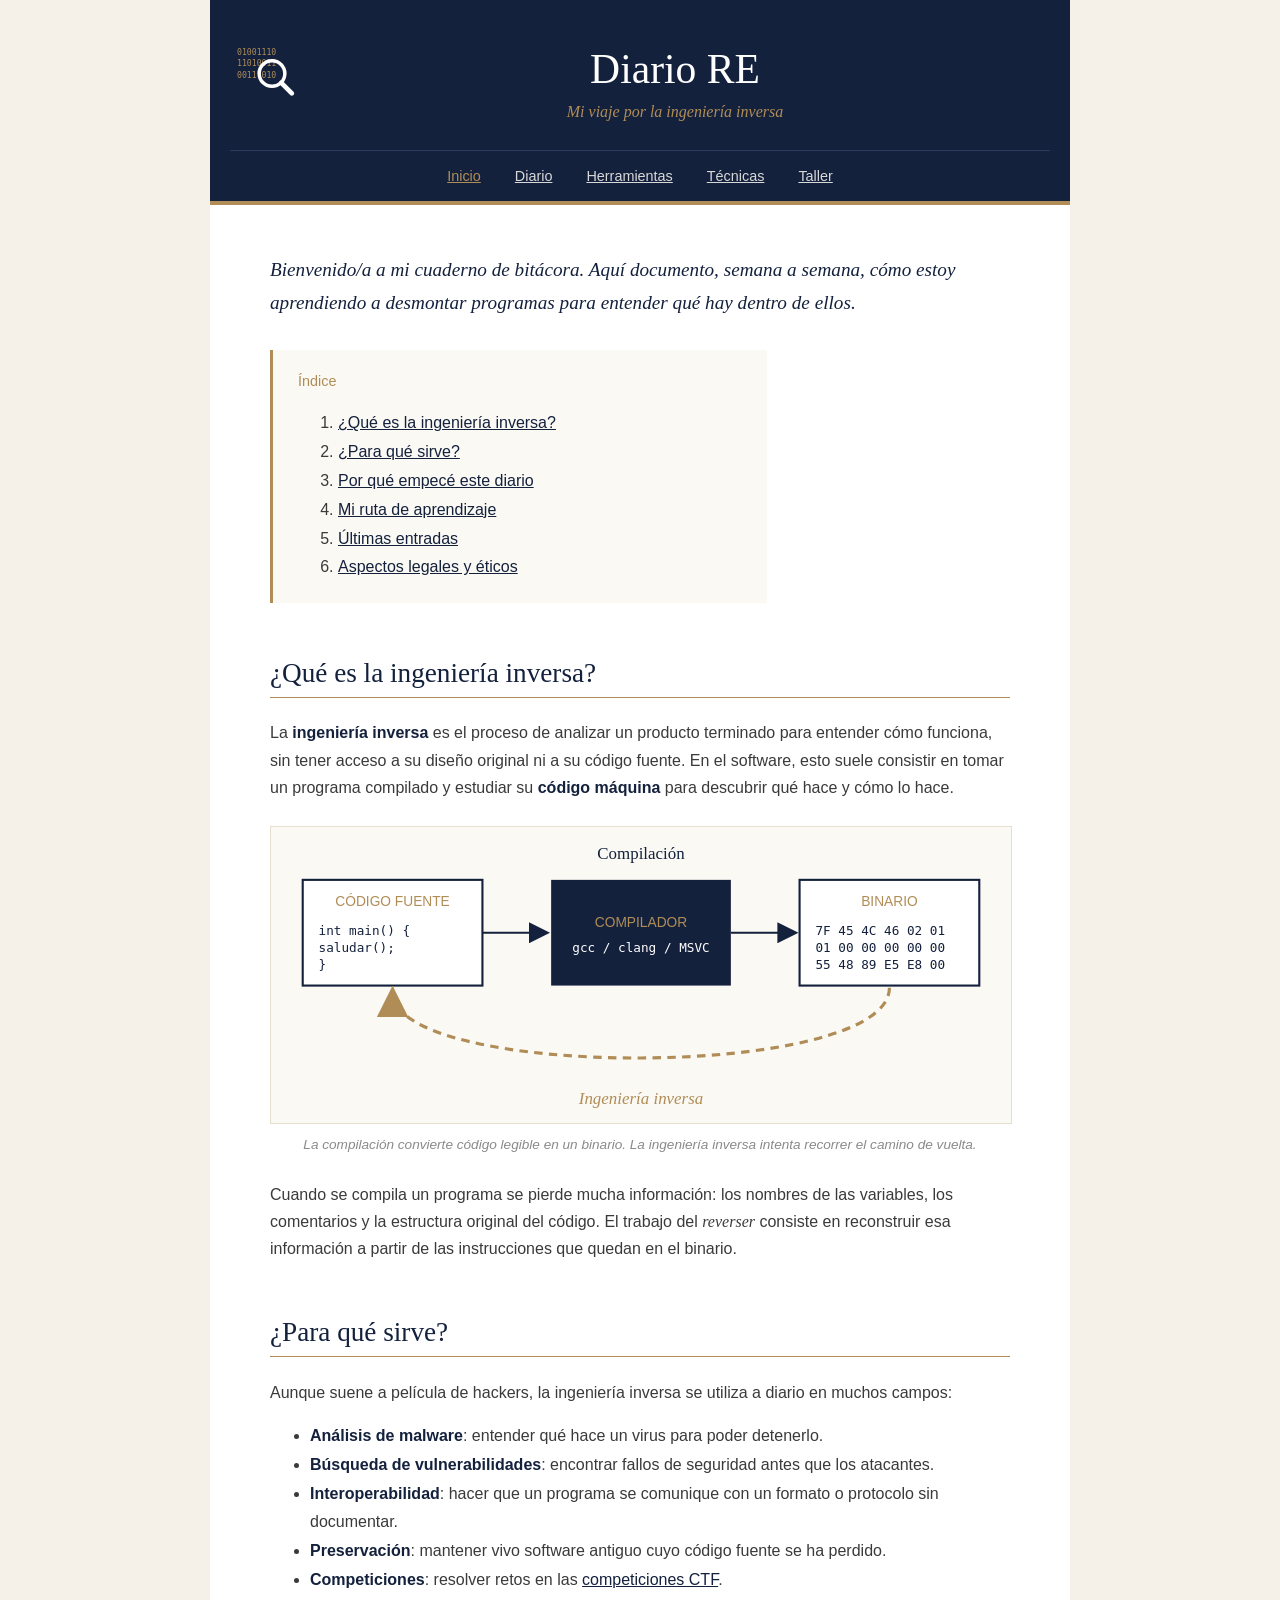
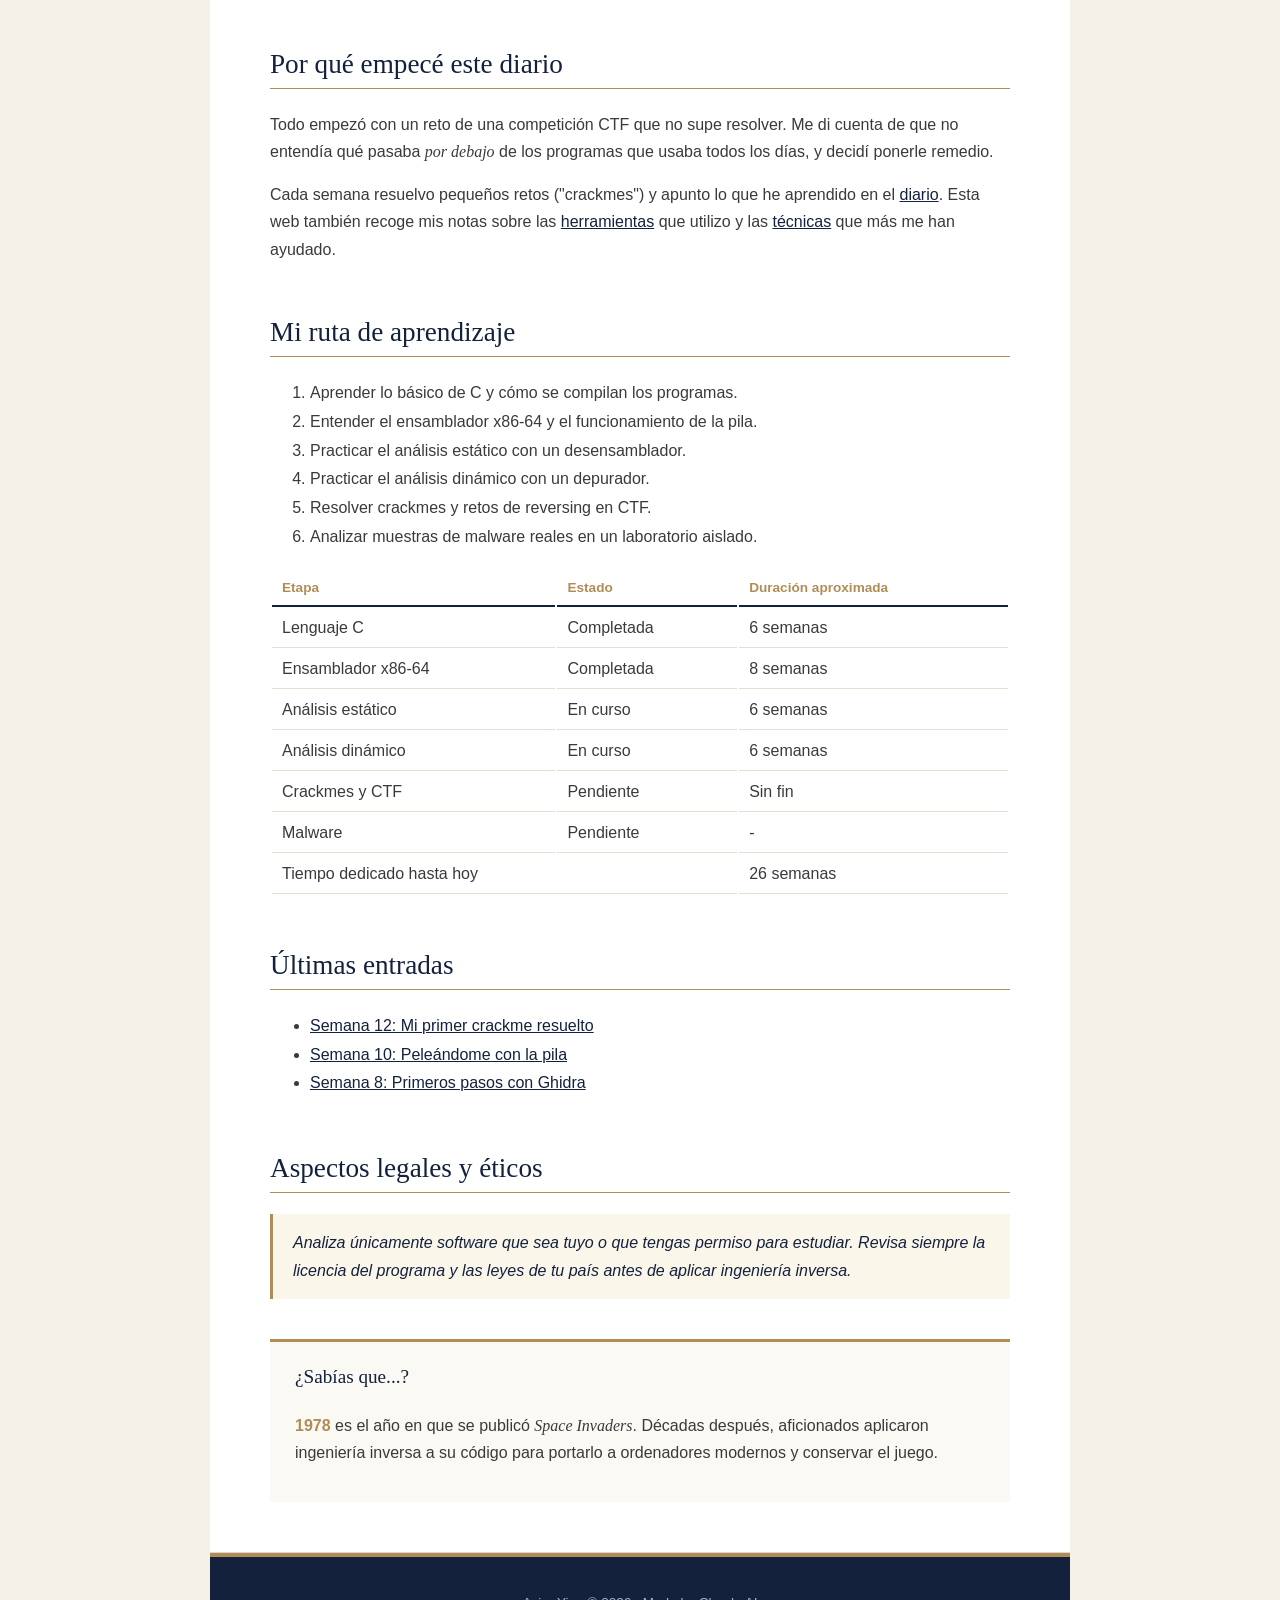
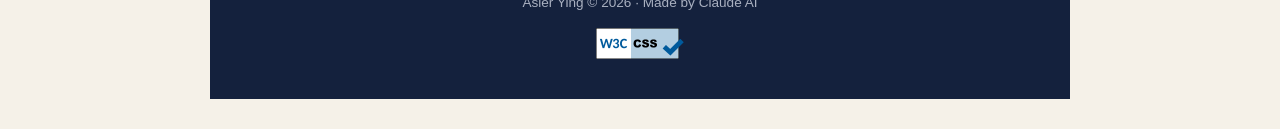
==== commit a6767781: "Revamp2" ====
--- a/index.html
+++ b/index.html
@@ -149,14 +149,14 @@
             </aside>
 
             <!-- Enlace que solo se muestra en pantallas pequeñas (display: none en escritorio) -->
-            <p class="solo-movil"><a href="#cabecera">&uarr; Volver al menú</a></p>
+            <p class="solo-movil"><a href="#cabecera">↑ Volver al menú</a></p>
         </main>
 
         <hr>
 
         <!-- Pie común a todas las páginas -->
         <footer id="pie">
-            <p>Asier Ying &copy; 2026 &middot; Made by Claude AI</p>
+            <p>Asier Ying © 2026 · Made by Claude AI</p>
             <p>
                 <a href="https://jigsaw.w3.org/css-validator/check/referer">
                     <img id="logoW3C" src="images/vcss-blue.png" width="88" height="31" alt="¡CSS Válido!">
--- a/styles.css
+++ b/styles.css
@@ -19,7 +19,6 @@
 
 h1 {
     font-size: 2.6em;
-    letter-spacing: 3px;
     margin-top: 10px;
     margin-bottom: 0;
 }
@@ -39,11 +38,10 @@
 }
 
 h4 {
-    font-size: 1em;
-    text-transform: uppercase;
-    letter-spacing: 2px;
+    font-size: 1.1em;
     color: #b08d57;
     margin-top: 2em;
+    margin-bottom: 0.3em;
 }
 
 h5 {
@@ -54,9 +52,7 @@
 }
 
 h6 {
-    font-size: 0.8em;
-    text-transform: uppercase;
-    letter-spacing: 2px;
+    font-size: 0.9em;
     color: #8a8a8a;
     margin-top: 1.8em;
     margin-bottom: 0.3em;
@@ -83,17 +79,11 @@
 
 a {
     color: #14213d;
-    text-decoration: none;
-    border-bottom: 1px solid #b08d57;
-}
-
-/* Pseudoclases: estado del enlace al pasar el ratón y al visitarlo */
+}
+
+/* Pseudoclase: estado del enlace al pasar el ratón por encima */
 a:hover {
     color: #b08d57;
-}
-
-a:visited {
-    color: #4a3b66;
 }
 
 /* Imágenes adaptables: nunca más anchas que su contenedor */
@@ -111,26 +101,22 @@
 }
 
 table {
-    border-collapse: collapse;
     width: 100%;
     margin-top: 1em;
 }
 
 th {
     font-family: "Helvetica Neue", Arial, sans-serif;
-    font-weight: normal;
-    text-transform: uppercase;
-    letter-spacing: 2px;
-    font-size: 0.8em;
+    font-size: 0.85em;
     text-align: left;
     color: #b08d57;
     border-bottom: 2px solid #14213d;
-    padding: 12px;
+    padding: 10px;
 }
 
 td {
     border-bottom: 1px solid #e6dfd0;
-    padding: 12px;
+    padding: 10px;
 }
 
 form {
@@ -146,9 +132,7 @@
 
 legend {
     color: #b08d57;
-    text-transform: uppercase;
-    letter-spacing: 2px;
-    font-size: 0.85em;
+    font-size: 0.9em;
     padding: 0 8px;
 }
 
@@ -175,10 +159,6 @@
     box-shadow: 0 0 0 3px #b08d57;
 }
 
-input:focus, textarea:focus, select:focus {
-    border-color: #14213d;
-}
-
 /* ===== Identificadores (estructura común) ===== */
 
 #cabecera {
@@ -209,10 +189,8 @@
 
 #menu a {
     color: #d8d8d8;
-    border-bottom: 0;
-    text-transform: uppercase;
-    letter-spacing: 2px;
-    font-size: 0.8em;
+    font-family: "Helvetica Neue", Arial, sans-serif;
+    font-size: 0.9em;
     padding: 5px 15px;
     display: inline-block;
 }
@@ -231,10 +209,6 @@
     border-left: 3px solid #b08d57;
     padding: 5px 25px;
     width: 60%;
-}
-
-#indice a {
-    border-bottom: 0;
 }
 
 #pie {
@@ -249,7 +223,7 @@
 }
 
 #pie a {
-    border-bottom: 0;
+    color: #d8d8d8;
 }
 
 #logoW3C {
@@ -276,9 +250,7 @@
 }
 
 .titulo-indice {
-    text-transform: uppercase;
-    letter-spacing: 2px;
-    font-size: 0.8em;
+    font-size: 0.9em;
     color: #b08d57;
 }
 
@@ -339,8 +311,8 @@
 .etiqueta {
     background-color: #f0ece2;
     color: #14213d;
-    letter-spacing: 1px;
     padding: 3px 8px;
+    display: inline-block;
 }
 
 .dato {
@@ -349,9 +321,7 @@
 }
 
 .fecha {
-    font-size: 0.8em;
-    text-transform: uppercase;
-    letter-spacing: 1px;
+    font-size: 0.85em;
     color: #b08d57;
     margin-top: 0;
 }
@@ -360,17 +330,12 @@
     background-color: #14213d;
     color: white;
     border: 0;
-    letter-spacing: 3px;
     padding: 12px 35px;
     display: inline-block;
 }
 
 .boton:hover {
     background-color: #b08d57;
-}
-
-.etiqueta {
-    display: inline-block;
 }
 
 /* Este enlace está oculto en escritorio y aparece en pantallas pequeñas */
@@ -401,7 +366,6 @@
 @media only screen and (max-width: 600px) {
     h1 {
         font-size: 1.9em;
-        letter-spacing: 2px;
     }
 
     h2 {
